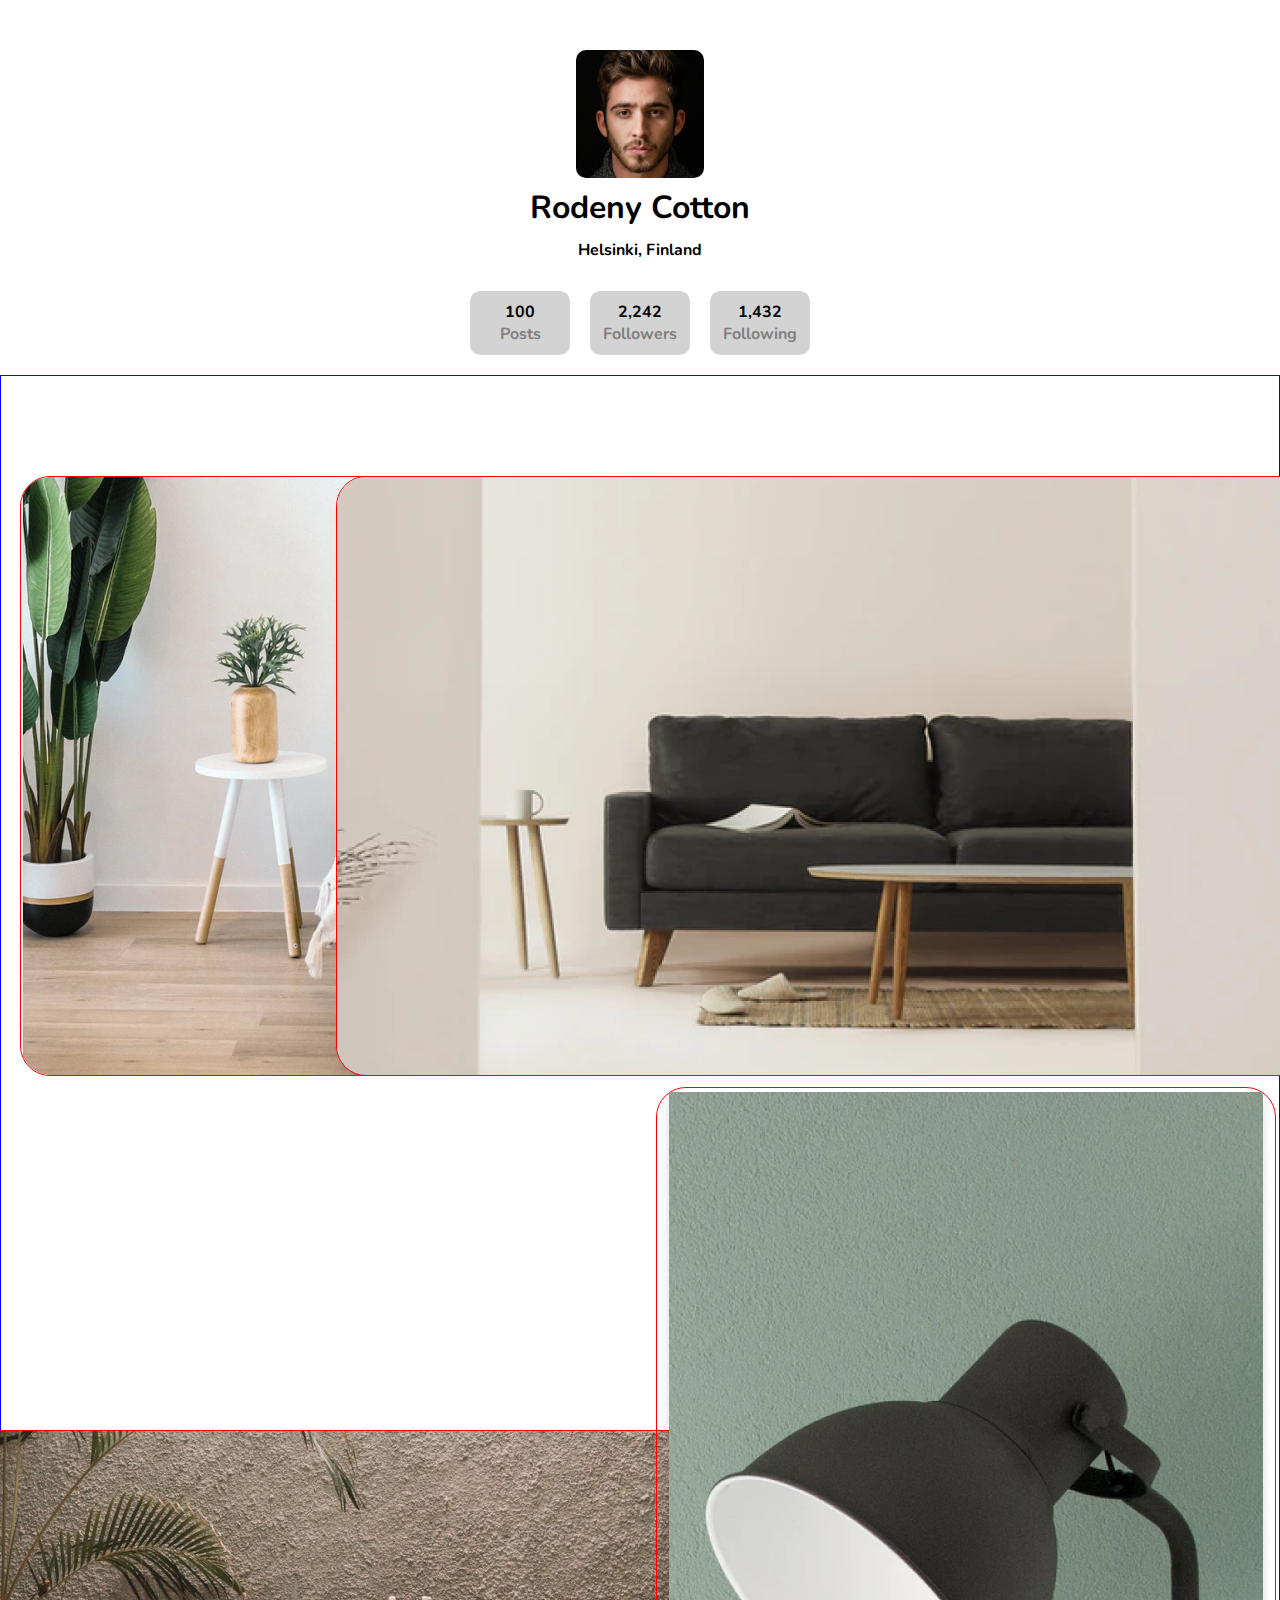
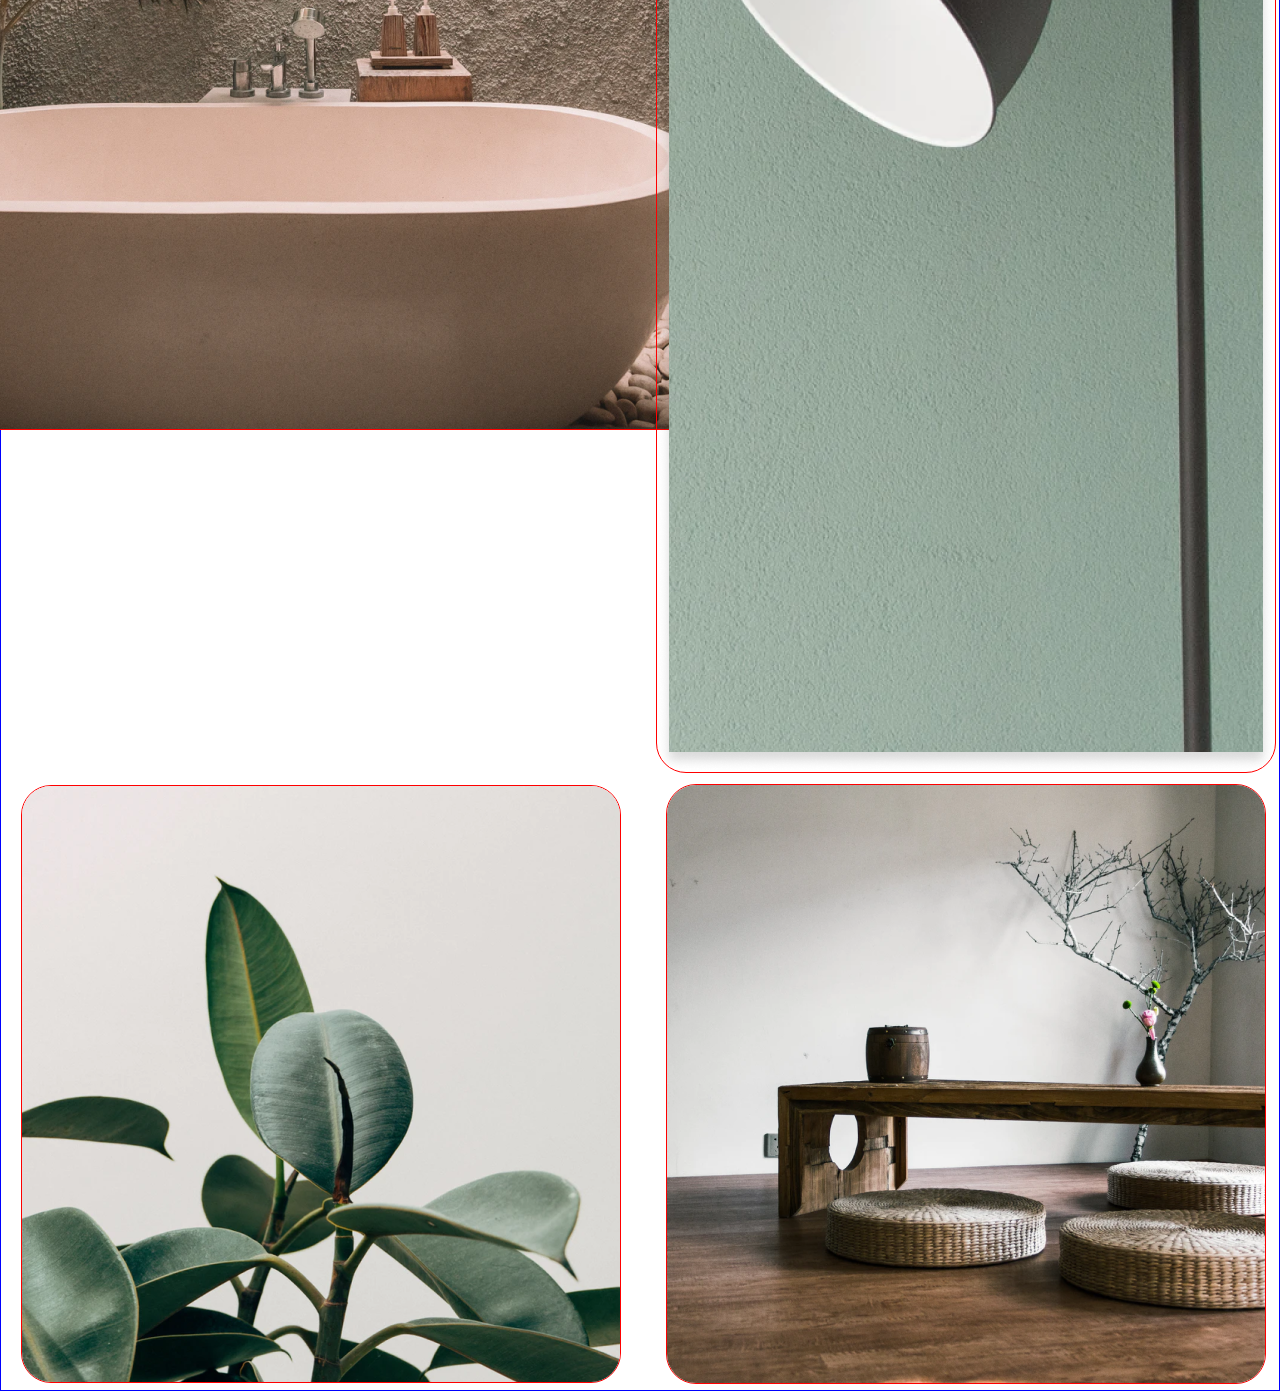
==== gallery master/index.html @ 994a5d82 "[INT] Gallery master" ====
<!DOCTYPE html>
<html lang="en">

<head>
    <meta charset="UTF-8">
    <meta http-equiv="X-UA-Compatible" content="IE=edge">
    <meta name="viewport" content="width=device-width, initial-scale=1.0">
    <title>My Gallery</title>
    <link rel="stylesheet" href="./style.css">
    <link rel="preconnect" href="https://fonts.gstatic.com">
    <link href="https://fonts.googleapis.com/css2?family=Nunito:wght@400;600&display=swap" rel="stylesheet">
</head>

<body>
    <div class="profile-container">
        <img src="./images/profilePhoto.png" class="profile-img"alt="person's picture">

        <div class="profile-data">
            <h1>Rodeny Cotton</h1>
            <p>Helsinki, Finland</p>
        </div>
        <div class="social">
            <p>100 <br> <span>Posts</span></p>
            <p>2,242 <br> <span>Followers</span> </p>
            <p>1,432 <br> <span>Following</span> </p>
        </div>
    </div>

    <div class="gallery-grid">
        <div class="img-1"><img src="./images/photo1.png" alt=""></div>
        <div class="img-2"><img src="./images/photo2.png" alt=""></div> 
        <div class="img-3"><img src="./images/photo3.png" alt=""></div> 
        <div class="img-4"><img src="./images/photo4.png" alt=""></div>
        <div class="img-5"><img src="./images/photo5.png" alt=""></div>
        <div class="img-6"><img src="./images/photo6.png" alt=""></div>
    </div>
</body>

</html>
---- gallery master/style.css ----
*{
    padding: 0;
    margin: 0;
    box-sizing: border-box;
    font-family: 'Nunito',sans-serif;
}

.profile-container {
    display: flex;
    flex-direction: column;
    align-items: center;
    justify-content: center;
    margin-top: 50px;
}

.profile-img{
    width: 10%;
    border-radius: 10px;
    margin-bottom: 8px;
}

.profile-data {
    text-align: center;
    margin-bottom: 10px;
    font-weight: bolder;

}

.profile-data p {
    padding-top: 10px;
}

.social {
    display: flex;
    text-align: center;
    padding: 10px 10px;
}

.social p {
    margin: 10px;
    padding: 10px;  
    border-radius: 10px;
    width: 100px;
    background-color: lightgrey;
    font-weight: bold;
}

.social span {
    color:grey;
}

.gallery-grid {
    display:grid;
    padding-top: 100px;
    gap: 5px;
    grid-template-columns: 50vw 50vw;

    justify-items: center;
    align-items: center;
border: 1px solid blue;
}

.gallery-grid img {

    border-radius: 30px;
    border:1px solid red;
}
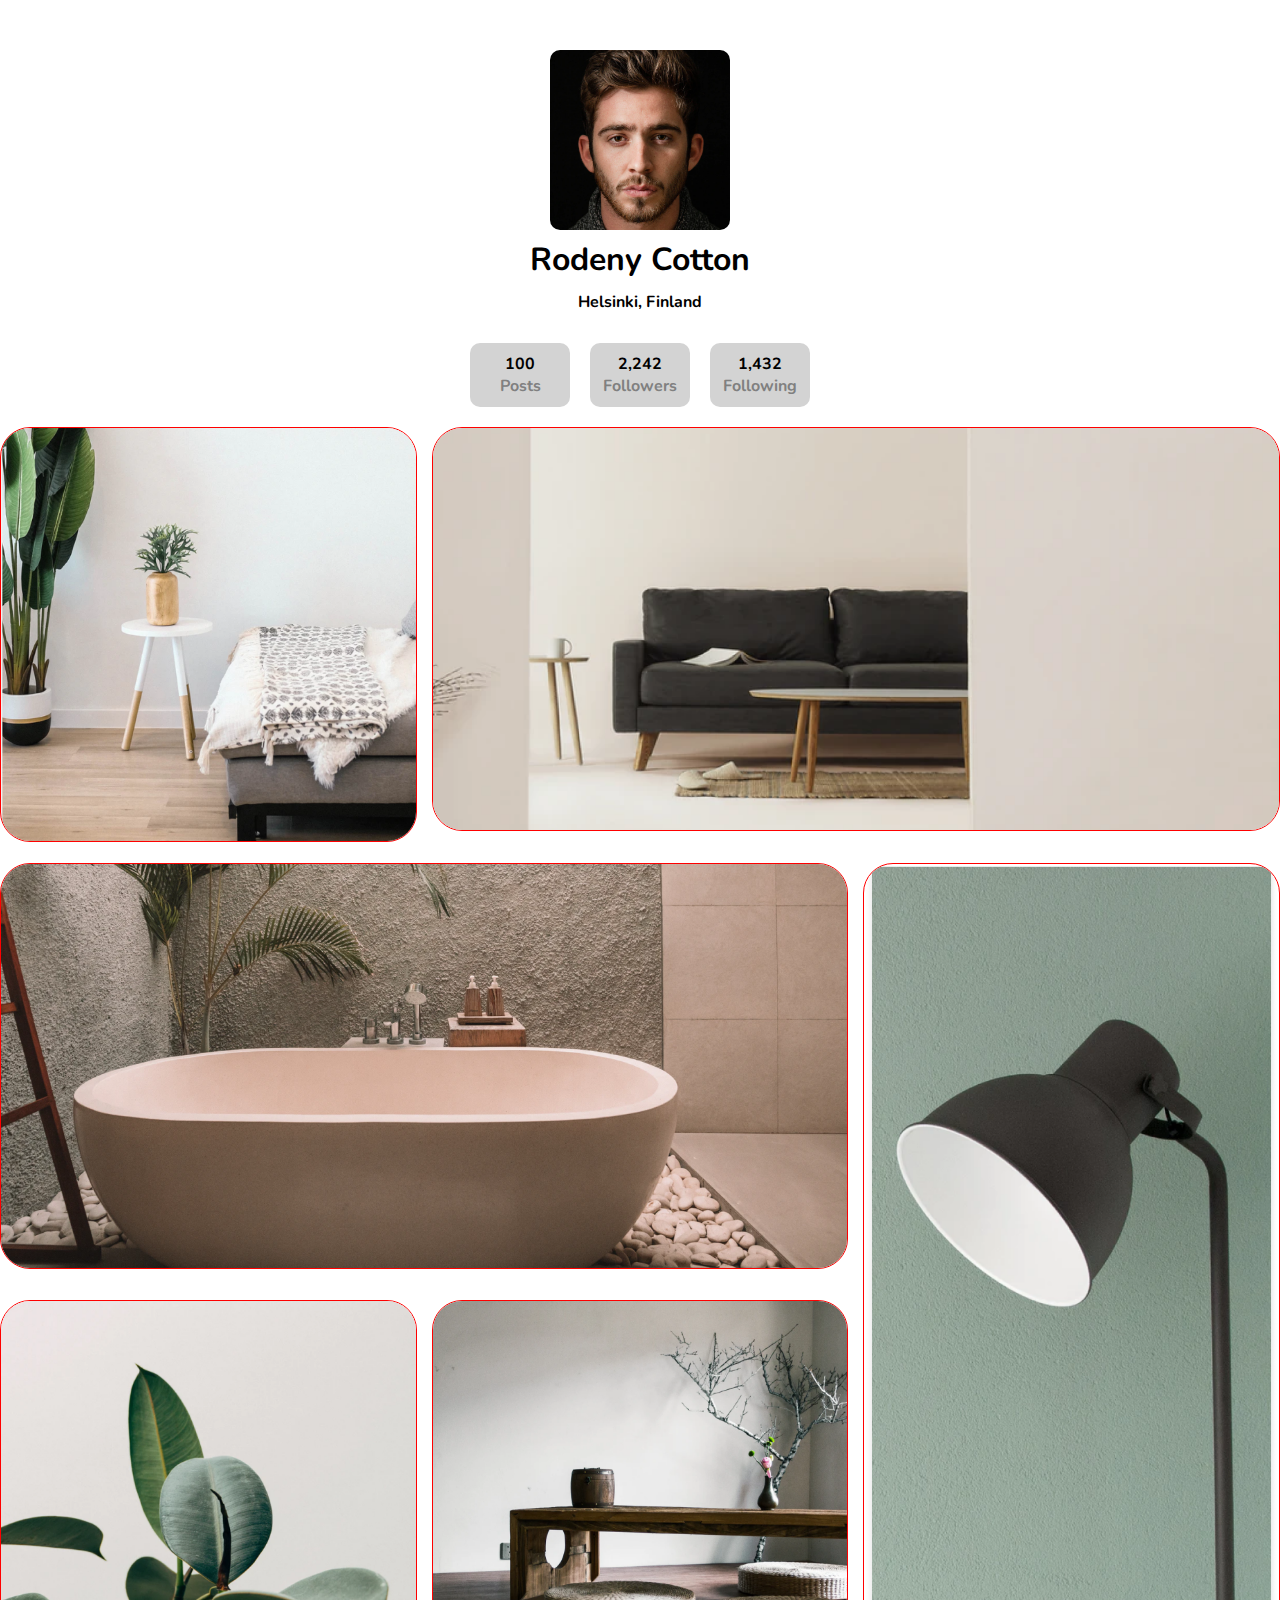
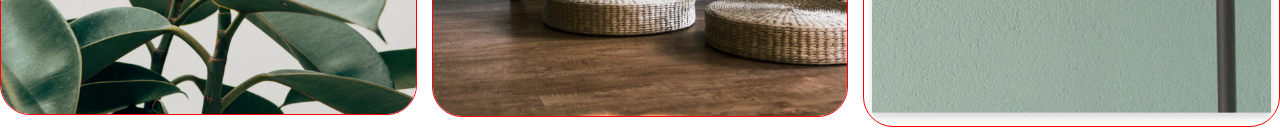
==== commit c1d17224: "[IMP] made it responsive" ====
--- a/gallery master/index.html
+++ b/gallery master/index.html
@@ -28,7 +28,7 @@
 
     <div class="gallery-grid">
         <div class="img-1"><img src="./images/photo1.png" alt=""></div>
-        <div class="img-2"><img src="./images/photo2.png" alt=""></div> 
+        <div class="img-2"><img  src="./images/photo2.png" alt=""></div> 
         <div class="img-3"><img src="./images/photo3.png" alt=""></div> 
         <div class="img-4"><img src="./images/photo4.png" alt=""></div>
         <div class="img-5"><img src="./images/photo5.png" alt=""></div>
--- a/gallery master/style.css
+++ b/gallery master/style.css
@@ -1,67 +1,91 @@
-*{
-    padding: 0;
-    margin: 0;
-    box-sizing: border-box;
-    font-family: 'Nunito',sans-serif;
+* {
+  padding: 0;
+  margin: 0;
+  box-sizing: border-box;
+  font-family: "Nunito", sans-serif;
 }
 
 .profile-container {
-    display: flex;
-    flex-direction: column;
-    align-items: center;
-    justify-content: center;
-    margin-top: 50px;
+  display: flex;
+  flex-direction: column;
+  align-items: center;
+  justify-content: center;
+  margin-top: 50px;
 }
 
-.profile-img{
-    width: 10%;
-    border-radius: 10px;
-    margin-bottom: 8px;
+.profile-img {
+  width: 20vh;
+  border-radius: 10px;
+  margin-bottom: 8px;
 }
 
 .profile-data {
-    text-align: center;
-    margin-bottom: 10px;
-    font-weight: bolder;
+  text-align: center;
+  margin-bottom: 10px;
+  font-weight: bolder;
+}
+
+.profile-data p {
+  padding-top: 10px;
+}
+
+.social {
+  display: flex;
+  text-align: center;
+  padding: 10px 10px;
+}
+
+.social p {
+  margin: 10px;
+  padding: 10px;
+  border-radius: 10px;
+  width: 100px;
+  background-color: lightgrey;
+  font-weight: bold;
+}
+
+.social span {
+  color: grey;
+}
+
+.gallery-grid {
+  display: grid;
+  grid-template-columns: repeat(auto-fit, 1fr);
+  grid-template-rows: repeat(auto-fit, 1fr);
+  grid-gap: 15px;
+}
+
+.gallery-grid img {
+  border-radius: 30px;
+  border: 1px solid red;
+  width: 100%;
+}
+
+
+.img-2{
+    grid-column: 2/4;
+  
+}
+
+.img-3 {
+   grid-row: 2/3;
+   grid-column: 1/3;
 
 }
 
-.profile-data p {
-    padding-top: 10px;
+.img-4 {
+   grid-row: 2/4;
+   
 }
 
-.social {
-    display: flex;
-    text-align: center;
-    padding: 10px 10px;
+
+.img-5 {
+   grid-column : 1/2;
+   
 }
 
-.social p {
-    margin: 10px;
-    padding: 10px;  
-    border-radius: 10px;
-    width: 100px;
-    background-color: lightgrey;
-    font-weight: bold;
+.img-6 {
+   grid-column:2/3;
+
 }
 
-.social span {
-    color:grey;
-}
-
-.gallery-grid {
-    display:grid;
-    padding-top: 100px;
-    gap: 5px;
-    grid-template-columns: 50vw 50vw;
-
-    justify-items: center;
-    align-items: center;
-border: 1px solid blue;
-}
-
-.gallery-grid img {
-
-    border-radius: 30px;
-    border:1px solid red;
-}
